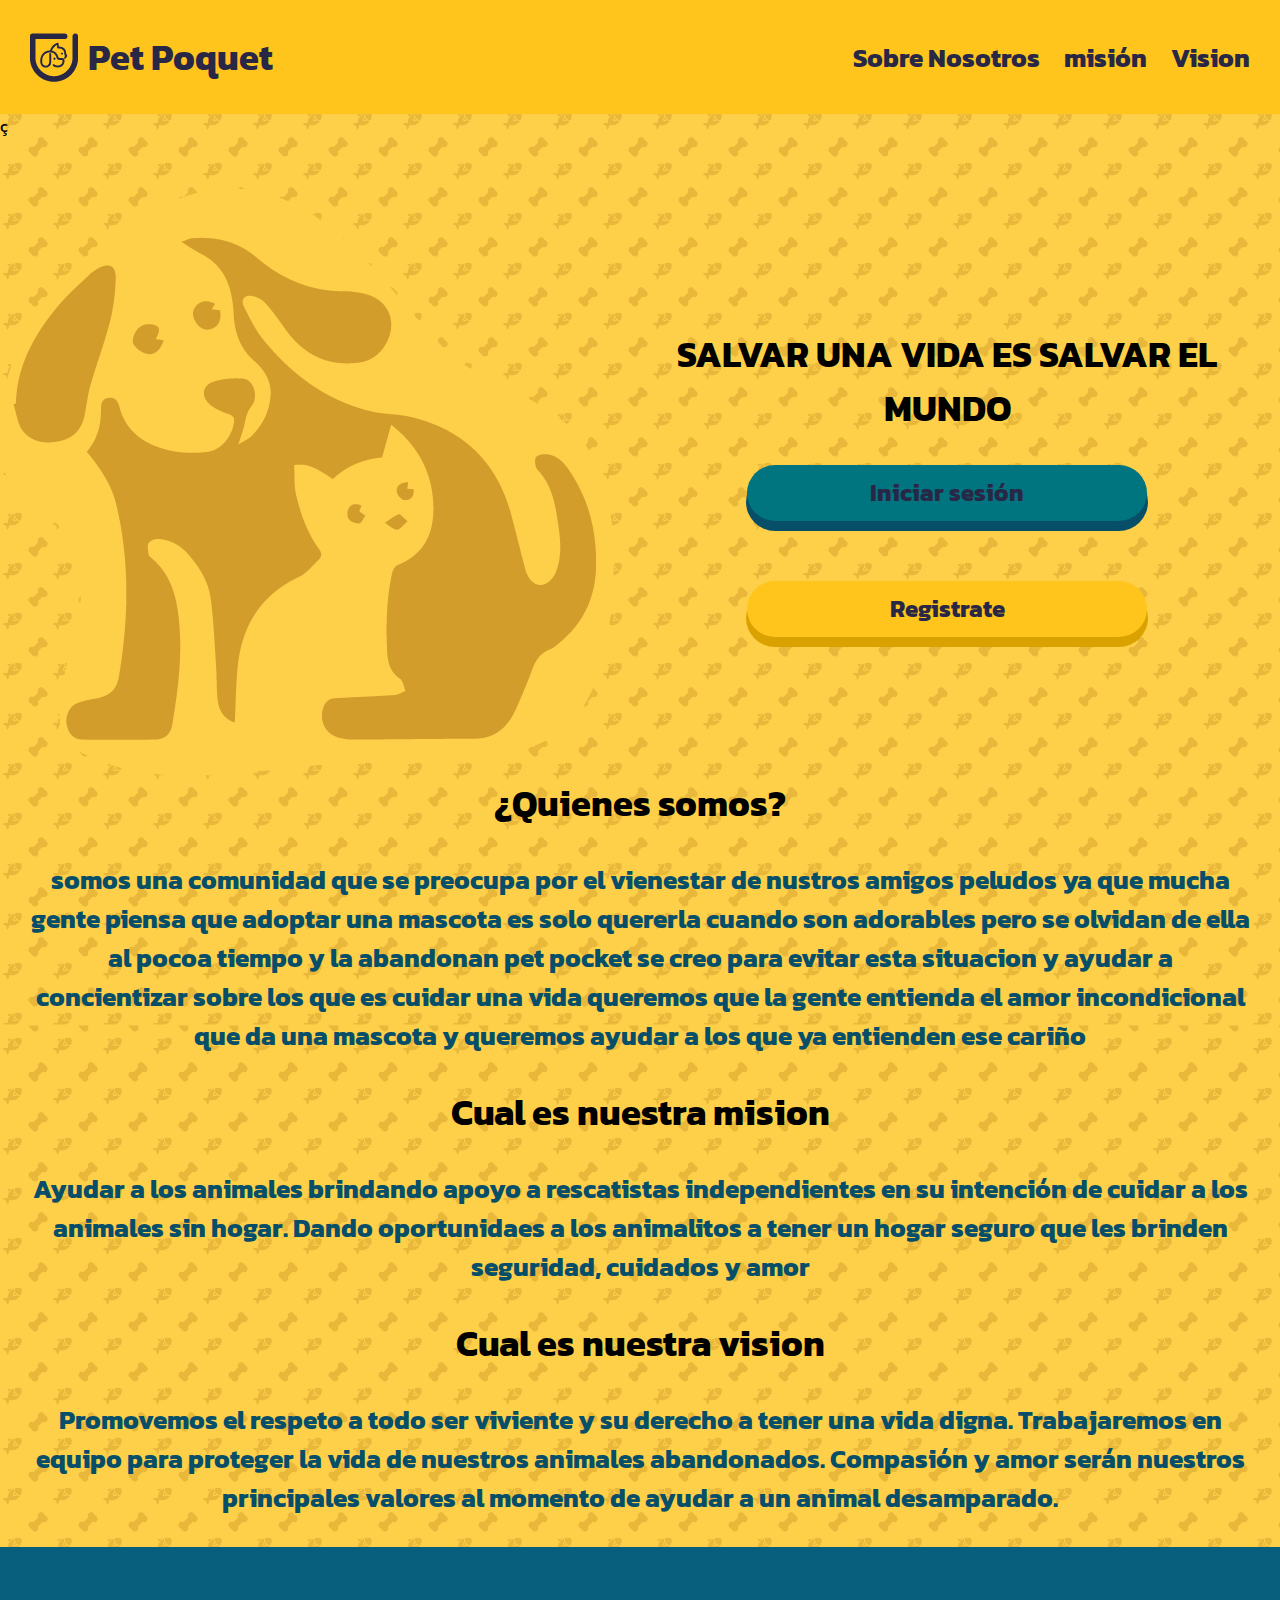
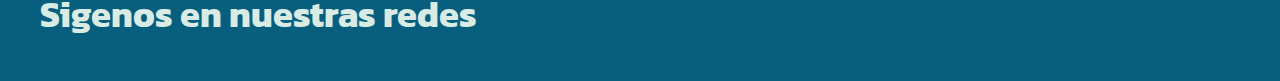
==== pantallaInicio/index.html @ e40eb4b4 "pagina de inicio" ====
<!DOCTYPE html>
<html lang="en">
<head>
    <meta charset="UTF-8">
    <meta http-equiv="X-UA-Compatible" content="IE=edge">
    <meta name="viewport" content="width=device-width, initial-scale=1.0">
    <link rel="icon" href="/multimedia/Recurso 4.ico">
    <link href="https://fonts.googleapis.com/css2?family=Kanit:wght@100;700&display=swap" rel="stylesheet">
    <link rel="stylesheet" href="index.css">
    <title>Pet Pocket</title>
</head>
<body>
    <header>
        <a href="" class="logo">
            <img src="/pantallaInicio/multimedia/logo.png" alt="logoPP">
            <p class="nombreEmpresa">Pet Poquet</p>
        </a>
        <nav>
            <a href="" class="nav-link">Sobre Nosotros</a>
            <a href="" class="nav-link">misión</a>
            <a href="" class="nav-link">Vision</a>
        </nav>
    </header>ç
    <main>
        <figure>
            <img src="/pantallaInicio/multimedia/perretes y gatetes.png" alt="">
        </figure>
        <div class="registroLogin">
            <h2>SALVAR UNA VIDA ES SALVAR EL MUNDO</h2>
            <a href="" class="botonInicio">Iniciar sesión</a>
            <a href="" class="botonRegistro">Registrate</a>
        </div>
        
    </main>
    <div class="sobre_nosotros">
        <h2>¿Quienes somos?</h2>
        <p>
            somos una comunidad que se preocupa por el vienestar de nustros amigos peludos ya que mucha gente piensa que 
            adoptar una mascota es solo quererla cuando son adorables pero se olvidan de ella al pocoa tiempo y la abandonan
            pet pocket se creo para evitar esta situacion y ayudar a concientizar sobre los que es cuidar una vida queremos
            que la gente entienda el amor incondicional que da una mascota y queremos ayudar a los que ya entienden ese cariño
        </p>
    </div>
    <div class="mision">
        <h2>Cual es nuestra mision</h2>
        <p>Ayudar a los animales brindando apoyo a rescatistas independientes en su intención de cuidar a los animales sin hogar. Dando oportunidaes a los animalitos a tener un hogar seguro que les brinden seguridad, cuidados y amor</p>
    </div>
    <div class="vision">
        <h2>Cual es nuestra vision</h2>
        <p>
            Promovemos el respeto a todo ser viviente y su derecho a tener una vida digna. Trabajaremos en equipo para proteger la vida de nuestros animales abandonados. Compasión y amor serán nuestros principales valores al momento de ayudar a un animal desamparado.
        </p>
    </div>
    <footer>
        <h2>Sigenos en nuestras redes</h2>
    </footer>
</body>
</html>
---- pantallaInicio/index.css ----
*{
    margin: 0;
    padding: 0;
    box-sizing: border-box;
    font-family: 'Kanit', sans-serif;
  }

a{
    text-decoration: none;
    color: #282846;
    
    font-weight: bold;
}

header{
    display: flex;
    justify-content:space-between;
    background-color: #FFC51C;
    padding: 30px;
    align-items: center;
    min-height: 70px;
}
.logo{
    align-items: center;
    font-size: 36px;
    font-weight: 700,bold;
    display: flex;
}
.logo img{
    margin-right: 10px;
    width: 48px;
    height: 49px;
    left: 73px;
    top: 45px;
}

.nav-link{
    font-size: 26px;
    margin-left: 20px;
}

.nav-link:hover{
    color: #4b4b88;
}

@media (max-width:700px) {
    header{
        flex-direction: column;
        text-align: center;
    }
}

/* main */

body{
    background-color: #FED049;
    background-image: url(/pantallaInicio/multimedia/fondo\ figma.png);
}
main{
    margin-top: 50px;
    display: flex;
    align-items: center;
    justify-content: space-around;
    
}

.registroLogin{
    display: flex;
    flex-direction: column;
    align-items: center;
    text-align: center;
    
}

figure{
    width: 614px;
    height: 588px;
}

h2{
    font-family: 'Kanit';
    font-style: normal;
    font-weight: 700;
    font-size: 36px;
    line-height: 54px;
}

.botonInicio{
    margin-top: 30px;
    width: 400px;
    padding: 10px;
    background: #007580;
    box-shadow: 0px 9px 0px 1px #074F69;
    border-radius: 71px;
    font-weight: 700;
    font-size: 24px;
    line-height: 36px;
}
.botonRegistro{
    margin-top: 60px;
    width: 400px;
    padding: 10px;
    background: #FFC51C;
    box-shadow: 0px 9px 0px 1px #DAA200;;
    border-radius: 71px;
    font-weight: 700;
    font-size: 24px;
    line-height: 36px;
    color: #282846;
}

/*footer*/
footer{
position: absolute;
width: 100%;
padding: 40px;
background: #085E7D;
color: #D8EBE4;
}

.sobre_nosotros{
    text-align: center;
}
.mision{
    text-align: center;
}
.vision{
    text-align: center;
}

.sobre_nosotros p{
    font-size: 26px;
    font-weight: 700;
    padding: 30px;
    color: #074F69;
}

.mision p{
    font-size: 26px;
    font-weight: 700;
    padding: 30px;
    color: #074F69;
}
.vision p{
    font-size: 26px;
    font-weight: 700;
    padding: 30px;
    color: #074F69;
}
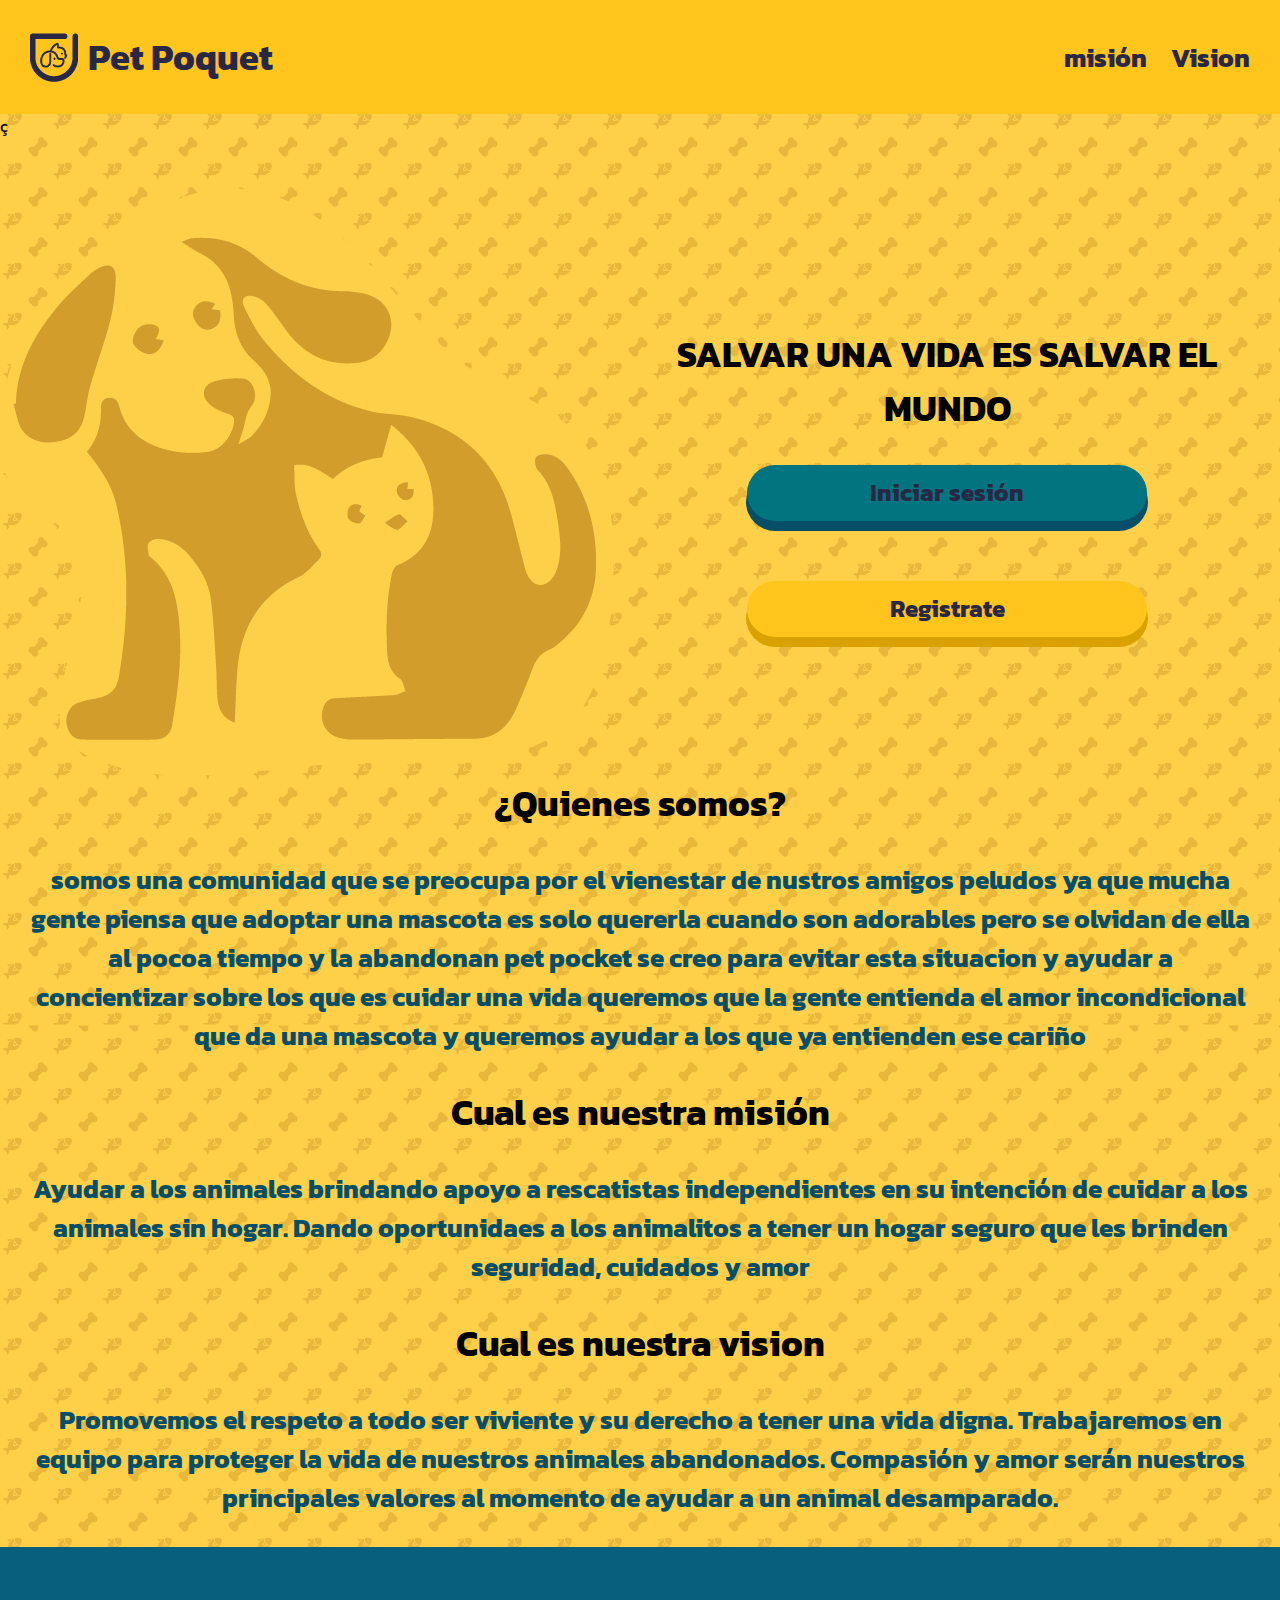
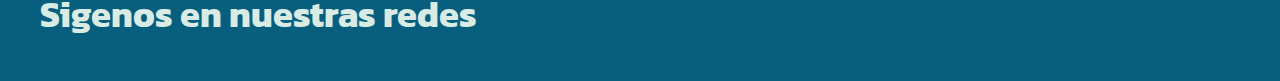
==== commit e6768e3e: "agregue los ultimos cambios" ====
--- a/pantallaInicio/index.html
+++ b/pantallaInicio/index.html
@@ -16,9 +16,9 @@
             <p class="nombreEmpresa">Pet Poquet</p>
         </a>
         <nav>
-            <a href="" class="nav-link">Sobre Nosotros</a>
-            <a href="" class="nav-link">misión</a>
-            <a href="" class="nav-link">Vision</a>
+            
+            <a href="#mision" class="nav-link">misión</a>
+            <a href="#vision" class="nav-link">Vision</a>
         </nav>
     </header>ç
     <main>
@@ -27,8 +27,8 @@
         </figure>
         <div class="registroLogin">
             <h2>SALVAR UNA VIDA ES SALVAR EL MUNDO</h2>
-            <a href="" class="botonInicio">Iniciar sesión</a>
-            <a href="" class="botonRegistro">Registrate</a>
+            <a href="/logIn/logIn.html" class="botonInicio">Iniciar sesión</a>
+            <a href="/registro/index.html" class="botonRegistro">Registrate</a>
         </div>
         
     </main>
@@ -41,11 +41,11 @@
             que la gente entienda el amor incondicional que da una mascota y queremos ayudar a los que ya entienden ese cariño
         </p>
     </div>
-    <div class="mision">
-        <h2>Cual es nuestra mision</h2>
+    <div class="mision" id="mision">
+        <h2>Cual es nuestra misión</h2>
         <p>Ayudar a los animales brindando apoyo a rescatistas independientes en su intención de cuidar a los animales sin hogar. Dando oportunidaes a los animalitos a tener un hogar seguro que les brinden seguridad, cuidados y amor</p>
     </div>
-    <div class="vision">
+    <div class="vision" id="vision">
         <h2>Cual es nuestra vision</h2>
         <p>
             Promovemos el respeto a todo ser viviente y su derecho a tener una vida digna. Trabajaremos en equipo para proteger la vida de nuestros animales abandonados. Compasión y amor serán nuestros principales valores al momento de ayudar a un animal desamparado.
